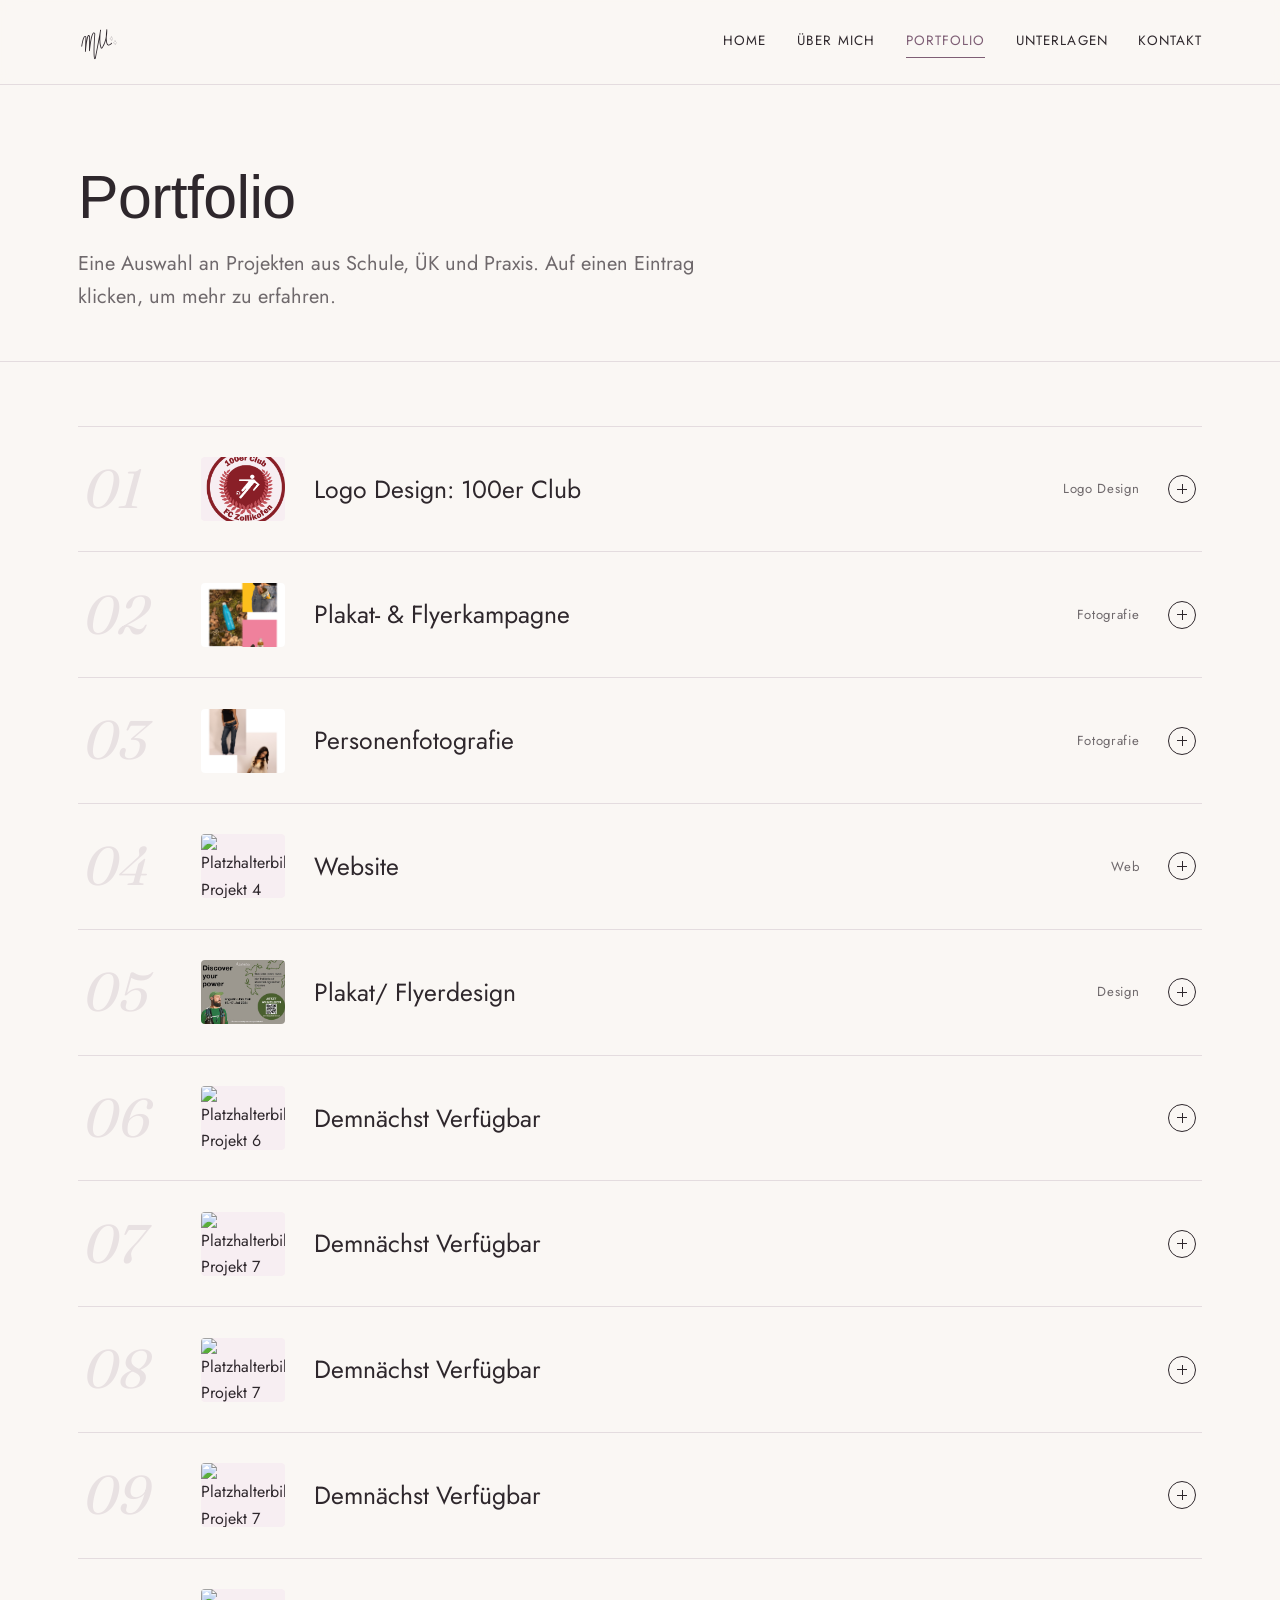
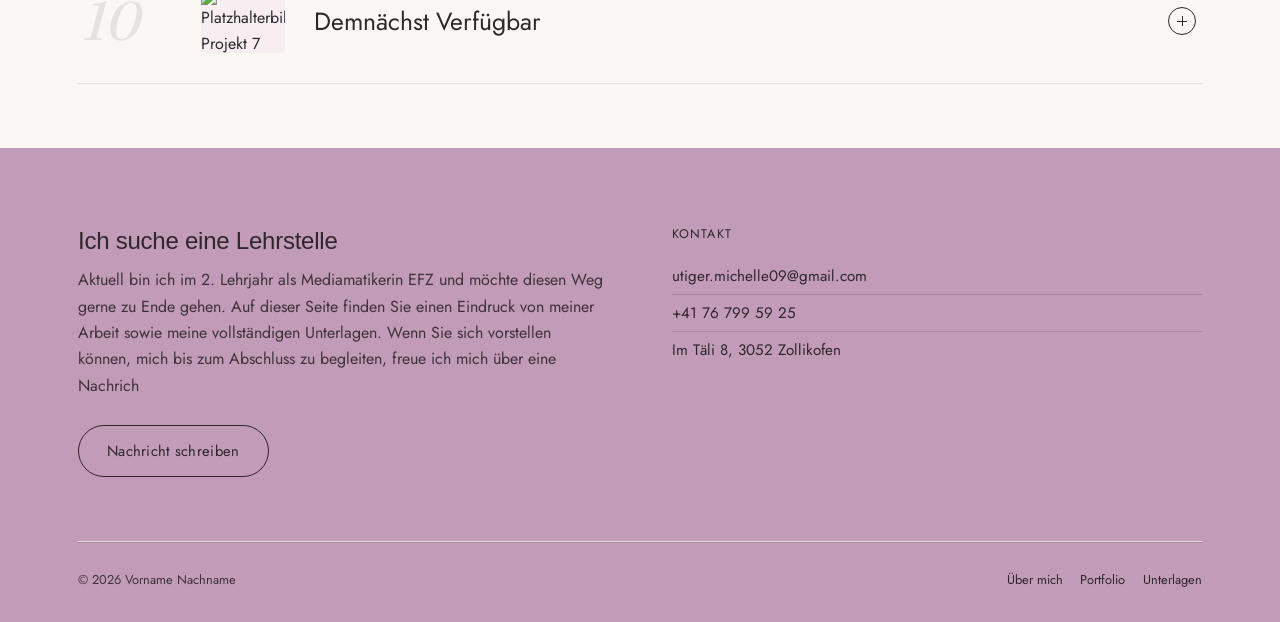
==== portfolio.html @ 3fb24787 "Meine Bewernungswebsite hochgeladen" ====
<!DOCTYPE html>
<html lang="de">
<head>
<meta charset="UTF-8">
<meta name="viewport" content="width=device-width, initial-scale=1.0">
<title>Portfolio — Vorname Nachname</title>
<meta name="description" content="Ausgewählte Projekte von Vorname Nachname aus Schule, ÜK und Praxis — Social Media, Print, Bewegtbild, Web, Fotografie und mehr.">
<link rel="icon" type="image/svg+xml" href="images/logo.svg">
<link rel="stylesheet" href="https://use.typekit.net/qap8ygl.css">
<link rel="stylesheet" href="style.css">
</head>
<body>

<header class="site-nav">
  <div class="wrap">
    <a href="index.html" class="brand" aria-label="Startseite">
      <img src="images/logo.svg" alt="Logo">
    </a>
    <nav class="nav-links" aria-label="Hauptnavigation">
      <a href="index.html">Home</a>
      <a href="ueber-mich.html">Über mich</a>
      <a href="portfolio.html" aria-current="page">Portfolio</a>
      <a href="unterlagen.html">Unterlagen</a>
      <a href="#kontakt">Kontakt</a>
    </nav>
    <button class="nav-toggle" aria-label="Menü öffnen" aria-expanded="false">
      <span></span><span></span><span></span>
    </button>
  </div>
</header>

<main>

  <section class="page-hero">
    <div class="wrap">
      <h1>Portfolio</h1>
      <p class="lead">Eine Auswahl an Projekten aus Schule, ÜK und Praxis. Auf einen Eintrag klicken, um mehr zu erfahren.</p>
    </div>
  </section>

  <section class="section--tight">
    <div class="wrap">

    

      <div class="project-list">

        <!-- Projekt 01 -->
        <div class="project-item" data-category="design">
          <button class="project-summary" aria-expanded="false" aria-controls="proj-1">
            <span class="p-num">01</span>
            <span class="p-thumb"><img src="images/portfolio/251106_100erClub_Michelle.png" alt="Platzhalterbild Projekt 1" loading="lazy"></span>
            <span class="p-title">Logo Design: 100er Club</span>
            <span class="p-meta">Logo Design</span>
            <span class="p-icon"></span>
          </button>
          <div class="project-details-wrap" id="proj-1">
            <div class="project-details-inner">
              <div class="project-details">
                <img src="images/portfolio/251106_100erClub_Michelle.png" alt="Platzhalterbild Projekt 1 – Detailansicht" loading="lazy">
                <div>
                  <dl>
                    <dt>Ausgangslage</dt>
                    <dd>Der Sponsorenclub meines lokalen Fussballclubs wollte ein neues, etwas moderneres Logo.</dd>
                    <dt>Vorgehen</dt>
                    <dd>Dies war mein erstes Projekt. Ich designte, in absprache mit dem Verantwortlichen des Clubs, einige Entwürfe. Schnell kamen wir auf einen nenner und ich setze es ganz simpel in Illustrator um</dd>
                    <dt>Ergebnis</dt>
                    <dd class="edit-me">Ein Simples Logo welches auf den </dd>
                  </dl>
                  <div class="tools">
                    <span>Illustrator</span>
                  </div>
                </div>
              </div>
            </div>
          </div>
        </div>

        <!-- Projekt 02 -->
        <div class="project-item" data-category="fotografie">
          <button class="project-summary" aria-expanded="false" aria-controls="proj-2">
            <span class="p-num">02</span>
            <span class="p-thumb"><img src="images/portfolio/fotografie/produktfoto (2).png" alt="Platzhalterbild Projekt 2" loading="lazy"></span>
            <span class="p-title">Plakat- &amp; Flyerkampagne</span>
            <span class="p-meta">Fotografie</span>
            <span class="p-icon"></span>
          </button>
          <div class="project-details-wrap" id="proj-2">
            <div class="project-details-inner">
              <div class="project-details">
                <img src="images/portfolio/fotografie/produktfoto (2).png" alt="Platzhalterbild Projekt 2 – Detailansicht" loading="lazy">
                <div>
                  <dl>
                    <dt>Ausgangslage</dt>
                    <dd>In unserer Produktfotofrafieschulung mussten wir Bilder für die Marke Outlawz machen. In unserem ÜK war die Aufgabe ein Lifestyle Produktfoto für ein Produkt unserer Wahl zu machen.</dd>
                    <dt>Vorgehen</dt>
                    <dd>In der Schulung haben meine Partnerin und ich erst einmals etwas Inspiration von Pinterest etc. geholt. Danach haben wir im Studio gearbeitet. Wir entschieden uns in der Nachbearbeitung die Hintergründe in den Ofiziellen Farben von Outlawz zu machen. Beim ÜK haben meine Partnerin und ich auch wieder Inspiration geholt. Ich habe mich dann für ein Bild im Wald entschieden. Ich fand das für die Marke sehr passend, da sie für jeden Verkauf einen Baum pflanzen. In der Nachbearbeitung habe ich dann nichts grosses mehr gemacht sondern nur etwas die Belichtung und die Farben angepasst.</dd>
                    <dt>Ergebnis</dt>
                    <dd>Konsistente Produktbilder für Outlawz. Ein passendes Lifestyle Bild für den ÜK.</dd>
                  </dl>
                  <div class="tools">
                    <span>Photoshop</span>
                  </div>
                </div>
              </div>
            </div>
          </div>
        </div>

        <!-- Projekt 03 -->
        <div class="project-item" data-category="bewegtbild">
          <button class="project-summary" aria-expanded="false" aria-controls="proj-3">
            <span class="p-num">03</span>
            <span class="p-thumb"><img src="images/portfolio/fotografie/jenny.png" alt="Platzhalterbild Projekt 3" loading="lazy"></span>
            <span class="p-title">Personenfotografie</span>
            <span class="p-meta">Fotografie</span>
            <span class="p-icon"></span>
          </button>
          <div class="project-details-wrap" id="proj-3">
            <div class="project-details-inner">
              <div class="project-details">
                <img src="images/portfolio/fotografie/jenny.png" alt="Platzhalterbild Projekt 3 – Detailansicht" loading="lazy">
                <div>
                  <dl>
                    <dt>Ausgangslage</dt>
                    <dd>Ein Freizeit Shooting mit einer Kollegin</dd>
                    <dt>Vorgehen</dt>
                    <dd>Wir haben aus unserem Betrieb Material ausgeliehen und Zuhause ein kleines Studio eingerichtet. Danach haben wir mit verschiedenen Outfits vor einem Weissen hintergrund geshootet. Im Anschluss wurden die Bilder in Photoshop und Lightroom Classic bearbeitet</dd>
                    <dt>Ergebnis</dt>
                    <dd>Simple Fotos.</dd>
                  </dl>
                  <div class="tools">
                    <span>Photoshop</span><span>Lightroom Classic</span>
                  </div>
                </div>
              </div>
            </div>
          </div>
        </div>

        <!-- Projekt 04 -->
        <div class="project-item" data-category="web">
          <button class="project-summary" aria-expanded="false" aria-controls="proj-4">
            <span class="p-num">04</span>
            <span class="p-thumb"><img src="images/portfolio/PlayboiCarti-Website/carti-websitecover.png" alt="Platzhalterbild Projekt 4" loading="lazy"></span>
            <span class="p-title">Website</span>
            <span class="p-meta">Web</span>
            <span class="p-icon"></span>
          </button>
          <div class="project-details-wrap" id="proj-4">
            <div class="project-details-inner">
              <div class="project-details">
                <img src="images/portfolio/PlayboiCarti-Website/Website-screen.png" alt="Platzhalterbild Projekt 4 – Detailansicht" loading="lazy">
                <div>
                  <dl>
                    <dt>Ausgangslage</dt>
                    <dd>Die erste Website die ich erstellt habe. Diese war ein Auftrag in der Berufsschule
                      (Die Website wurde für die Darstellung Provisorisch aus Bildern zusammengefügt)
                    </dd>
                    <dt>Vorgehen</dt>
                    <dd>Ich erstellte mit HTML/CSS eine Website über den Künstler PlayboiCarti. 
                      Der Auftrag war es eine Website über ein Beliebiges Thema zu erstellen. 
                    </dd>
                    <dt>Ergebnis</dt>
                    <dd>Eine moderne, responsive Website</dd>
                  </dl>
                  <div class="tools">
                    <span>HTML/CSS</span><span>Java Script</span>
                  </div>
                </div>
              </div>
            </div>
          </div>
        </div>

        <!-- Projekt 05 -->
        <div class="project-item" data-category="fotografie">
          <button class="project-summary" aria-expanded="false" aria-controls="proj-5">
            <span class="p-num">05</span>
            <span class="p-thumb"><img src="images/portfolio/Michelle_Utiger_Flyer.jpg" alt="Platzhalterbild Projekt 5" loading="lazy"></span>
            <span class="p-title">Plakat/ Flyerdesign</span>
            <span class="p-meta">Design</span>
            <span class="p-icon"></span>
          </button>
          <div class="project-details-wrap" id="proj-5">
            <div class="project-details-inner">
              <div class="project-details">
                <img src="images/portfolio/ük-flyerundplakat.png" alt="Platzhalterbild Projekt 5 – Detailansicht" loading="lazy">
                <div>
                  <dl>
                    <dt>Ausgangslage</dt>
                    <dd>Für den Design ÜK mussten wir ein Plakat und ein dazu passenden Flyer erstellen</dd>
                    <dt>Vorgehen</dt>
                    <dd>Als erstes habe ich den Auftrag durchgelesen und mir dann einige Gedanken gemacht. Ich entschied mich für einen eher Minimalistischen Look. Ich habe mich zuerst an das Plakat gesetzt und mit hilfe des PLakats danach den Flyer erstellt.</dd>
                    <dt>Ergebnis</dt>
                    <dd>Ein Plakat und ein Flyer mit einheitlichem Look. </dd>
                  </dl>
                  <div class="tools">
                    <span>Indesign</span><span>Illustrator</span>
                  </div>
                </div>
              </div>
            </div>
          </div>
        </div>

        <!-- Projekt 06 -->
        <div class="project-item" data-category="design">
          <button class="project-summary" aria-expanded="false" aria-controls="proj-6">
            <span class="p-num">06</span>
            <span class="p-thumb"><img src="https://placehold.co/200x160/c19bb7/2e272c?text=Bild+06&font=jost" alt="Platzhalterbild Projekt 6" loading="lazy"></span>
            <span class="p-title">Demnächst Verfügbar</span>
            <span class="p-meta"></span>
            <span class="p-icon"></span>
          </button>
          <div class="project-details-wrap" id="proj-6">
            <div class="project-details-inner">
              <div class="project-details">
                <img src="https://placehold.co/1000x700/c19bb7/2e272c?text=Projektbild+06&font=jost" alt="Platzhalterbild Projekt 6 – Detailansicht" loading="lazy">
                <div>
                  <dl>
                    <dt>Ausgangslage</dt>
                    <dd></dd>
                    <dt>Vorgehen</dt>
                    <dd></dd>
                    <dt>Ergebnis</dt>
                    <dd></dd>
                  </dl>
                  <div class="tools">
                    <span></span><span></span>
                  </div>
                </div>
              </div>
            </div>
          </div>
        </div>

        <!-- Projekt 07 -->
        <div class="project-item" data-category="marketing">
          <button class="project-summary" aria-expanded="false" aria-controls="proj-7">
            <span class="p-num">07</span>
            <span class="p-thumb"><img src="https://placehold.co/200x160/c19bb7/2e272c?text=Bild+07&font=jost" alt="Platzhalterbild Projekt 7" loading="lazy"></span>
            <span class="p-title">Demnächst Verfügbar</span>
            <span class="p-meta"></span>
            <span class="p-icon"></span>
          </button>
          <div class="project-details-wrap" id="proj-7">
            <div class="project-details-inner">
              <div class="project-details">
                <img src="https://placehold.co/1000x700/c19bb7/2e272c?text=Projektbild+07&font=jost" alt="Platzhalterbild Projekt 7 – Detailansicht" loading="lazy">
                <div>
                  <dl>
                    <dt>Ausgangslage</dt>
                    <dd></dd>
                    <dt>Vorgehen</dt>
                    <dd></dd>
                    <dt>Ergebnis</dt>
                    <dd class="edit-me"></dd>
                  </dl>
                  <div class="tools">
                    <span></span><span></span>
                  </div>
                </div>
              </div>
            </div>
          </div>
        </div>

        <!-- Projekt 08 -->
         <div class="project-item" data-category="marketing">
          <button class="project-summary" aria-expanded="false" aria-controls="proj-7">
            <span class="p-num">08</span>
            <span class="p-thumb"><img src="https://placehold.co/200x160/c19bb7/2e272c?text=Bild+07&font=jost" alt="Platzhalterbild Projekt 7" loading="lazy"></span>
            <span class="p-title">Demnächst Verfügbar</span>
            <span class="p-meta"></span>
            <span class="p-icon"></span>
          </button>
          <div class="project-details-wrap" id="proj-7">
            <div class="project-details-inner">
              <div class="project-details">
                <img src="https://placehold.co/1000x700/c19bb7/2e272c?text=Projektbild+07&font=jost" alt="Platzhalterbild Projekt 7 – Detailansicht" loading="lazy">
                <div>
                  <dl>
                    <dt>Ausgangslage</dt>
                    <dd></dd>
                    <dt>Vorgehen</dt>
                    <dd></dd>
                    <dt>Ergebnis</dt>
                    <dd class="edit-me"></dd>
                  </dl>
                  <div class="tools">
                    <span></span><span></span>
                  </div>
                </div>
              </div>
            </div>
          </div>
        </div>

        <!-- Projekt 09 -->
        <div class="project-item" data-category="marketing">
          <button class="project-summary" aria-expanded="false" aria-controls="proj-7">
            <span class="p-num">09</span>
            <span class="p-thumb"><img src="https://placehold.co/200x160/c19bb7/2e272c?text=Bild+07&font=jost" alt="Platzhalterbild Projekt 7" loading="lazy"></span>
            <span class="p-title">Demnächst Verfügbar</span>
            <span class="p-meta"></span>
            <span class="p-icon"></span>
          </button>
          <div class="project-details-wrap" id="proj-7">
            <div class="project-details-inner">
              <div class="project-details">
                <img src="https://placehold.co/1000x700/c19bb7/2e272c?text=Projektbild+07&font=jost" alt="Platzhalterbild Projekt 7 – Detailansicht" loading="lazy">
                <div>
                  <dl>
                    <dt>Ausgangslage</dt>
                    <dd></dd>
                    <dt>Vorgehen</dt>
                    <dd></dd>
                    <dt>Ergebnis</dt>
                    <dd class="edit-me"></dd>
                  </dl>
                  <div class="tools">
                    <span></span><span></span>
                  </div>
                </div>
              </div>
            </div>
          </div>
        </div>

        <!-- Projekt 10 -->
         <div class="project-item" data-category="marketing">
          <button class="project-summary" aria-expanded="false" aria-controls="proj-7">
            <span class="p-num">10</span>
            <span class="p-thumb"><img src="https://placehold.co/200x160/c19bb7/2e272c?text=Bild+07&font=jost" alt="Platzhalterbild Projekt 7" loading="lazy"></span>
            <span class="p-title">Demnächst Verfügbar</span>
            <span class="p-meta"></span>
            <span class="p-icon"></span>
          </button>
          <div class="project-details-wrap" id="proj-7">
            <div class="project-details-inner">
              <div class="project-details">
                <img src="https://placehold.co/1000x700/c19bb7/2e272c?text=Projektbild+07&font=jost" alt="Platzhalterbild Projekt 7 – Detailansicht" loading="lazy">
                <div>
                  <dl>
                    <dt>Ausgangslage</dt>
                    <dd></dd>
                    <dt>Vorgehen</dt>
                    <dd></dd>
                    <dt>Ergebnis</dt>
                    <dd class="edit-me"></dd>
                  </dl>
                  <div class="tools">
                    <span></span><span></span>
                  </div>
                </div>
              </div>
            </div>
          </div>
        </div>

      </div>
    </div>
  </section>

</main>
<footer class="site-footer" id="kontakt">
  <div class="wrap">
    <div class="footer-grid">
      <div>
        <h3>Ich suche eine Lehrstelle</h3>
        <p class="measure">Aktuell bin ich im 2. Lehrjahr als Mediamatikerin EFZ und möchte diesen Weg gerne zu Ende gehen. Auf dieser Seite finden Sie einen Eindruck von meiner Arbeit sowie meine vollständigen Unterlagen. Wenn Sie sich vorstellen können, mich bis zum Abschluss zu begleiten, freue ich mich über eine Nachrich</p>
        <a class="btn" style="margin-top:1.6rem;" href="mailto:vorname.nachname@beispiel.ch">Nachricht schreiben</a>
      </div>
      <div class="footer-col">
        <h4>Kontakt</h4>
        <a href="mailto:utiger.michelle09@gmail.com">utiger.michelle09@gmail.com</a>
        <a href="tel:+41790000000">+41 76 799 59 25</a>
        <a href="#">Im Täli 8, 3052 Zollikofen</a>
      </div>
     
    </div>
    <hr class="rule">
    <div class="footer-bottom">
      <span>© 2026 Vorname Nachname</span>
      <div class="footer-links">
        <a href="ueber-mich.html">Über mich</a>
        <a href="portfolio.html">Portfolio</a>
        <a href="unterlagen.html">Unterlagen</a>
      </div>
    </div>
  </div>
</footer>

<script src="script.js"></script>
</body>
</html>
---- style.css ----
/* ============================================================
   Bewerbungsportfolio — Stylesheet
   Typefaces: Altesse (Headlines, via Typekit) + Fraunces Italic
   (Zahlen/Akzente) + Jost (Sans/UI)
   Primär: Rosé (#c19bb7) — Sekundär: Anthrazit (#2e272c)

   Wiederkehrendes Gestaltungsmittel: grosse, blass italic gesetzte
   Fraunces-Ziffern als redaktionelle „Geister-Marke" hinter Inhalten
   (Timeline-Jahre, Portfolio-Nummern, Dokumenten-Index) — ein Motiv,
   das sich durch die ganze Seite zieht statt Einzeldekoration.
   ============================================================ */

@import url('https://fonts.googleapis.com/css2?family=Fraunces:ital,opsz,wght@0,9..144,300;0,9..144,400;0,9..144,500;0,9..144,600;1,9..144,400;1,9..144,500&family=Jost:wght@300;400;500;600&display=swap');

/* ---------- Reset ---------- */
*, *::before, *::after { box-sizing: border-box; }
html, body, h1, h2, h3, h4, p, figure, blockquote, dl, dd, ul, ol { margin: 0; }
ul, ol { padding: 0; list-style: none; }
img, svg { display: block; max-width: 100%; }
a { color: inherit; text-decoration: none; }
button { font: inherit; color: inherit; background: none; border: 0; cursor: pointer; }
input, textarea { font: inherit; color: inherit; }


/* ---------- Design tokens ---------- */
:root{
  --blush:      #c19bb7;   /* PRIMÄR — Rosé, dominant: Hero, Footer, CTAs */
  --blush-tint: #f2e9ee;   /* helle Tönung für Hover/Karten */
  --blush-deep: #7e5e75;   /* dunkleres Rosé für Text auf hellem Grund (AA) */
  --ink:        #2e272c;   /* SEKUNDÄR — Anthrazit: Fliesstext, Buttons */
  --ink-muted:  #3f333a;   /* gedämpfter Text auf Rosé-Flächen (AA) */
  --cream:      #faf7f4;   /* Basis-Hintergrund */
  --paper:      #f7eef2;   /* zartes Rosé für alternierende Abschnitte */
  --stone:      #6f696c;   /* gedämpfter Text auf Creme/Paper (AA) */
  --line:       #e4dcdf;   /* Haarlinie auf hellem Grund */
  --blush-line: rgba(46,39,44,.18); /* Trennlinie auf Rosé-Flächen */
  --ghost:      rgba(126,94,117,.14); /* Geister-Ziffern / redaktionelle Hintergrundmarke */

  --font-serif: 'Fraunces', ui-serif, Georgia, serif;
  --font-sans:  'Jost', ui-sans-serif, system-ui, sans-serif;

  --fs-hero:  clamp(3.2rem, 10vw, 8rem);
  --fs-h1:    clamp(2.3rem, 5.4vw, 3.8rem);
  --fs-h2:    clamp(1.7rem, 3.4vw, 2.4rem);
  --fs-h3:    clamp(1.15rem, 1.6vw, 1.4rem);
  --fs-lead:  clamp(1.05rem, 1.6vw, 1.25rem);

  --measure: 62ch;
  --wrap: 1220px;

  --ease: cubic-bezier(.22,.61,.36,1);

  /* Über-mich-Hero: wie hoch das Band ist, wie weit oben das Bild ansetzt,
     und welcher Anteil des Bilds (Tasche + Snacks) darin sichtbar sein soll —
     der Rest fällt kontrolliert bis zur nächsten Sektion herab. */
  --about-hero-h:   clamp(260px, 34vw, 340px);
  --about-hero-top: clamp(1.25rem, 3vw, 2rem);
  --about-hero-crop: 0.615;
}

/* ---------- Base ---------- */
html { scroll-behavior: smooth; }
@media (prefers-reduced-motion: reduce){
  html { scroll-behavior: auto; }
  *, *::before, *::after { animation-duration: .001ms !important; animation-iteration-count: 1 !important; transition-duration: .001ms !important; }
}

body{
  background: var(--cream);
  color: var(--ink);
  font-family: var(--font-sans);
  font-weight: 400;
  font-size: 16px;
  line-height: 1.65;
  -webkit-font-smoothing: antialiased;
}

h1,h2,h3,h4{
  font-family: "altesse-std-24pt", sans-serif;
  font-weight: 400;
  font-style: normal;
  line-height: 1.08;
  letter-spacing: -0.01em;
  color: var(--ink);
}

p{ color: var(--ink); }
p + p{ margin-top: 1em; }

.measure{ max-width: var(--measure); }

a:focus-visible, button:focus-visible{
  outline: 2px solid var(--blush-deep);
  outline-offset: 3px;
  border-radius: 2px;
}

/* ---------- Layout ---------- */
.wrap{
  max-width: var(--wrap);
  margin-inline: auto;
  padding-inline: clamp(1.25rem, 4vw, 3rem);
}


.section{ padding-block: clamp(3.5rem, 8vw, 6.5rem); }
.section--tight{ padding-block: clamp(2.5rem, 5vw, 4rem); }
.section--alt{ background: var(--paper); }

.section-head{ margin-bottom: clamp(2rem, 5vw, 3.25rem); }
.section-head h2{ font-size: var(--fs-h2); }
.section-head .lead{
  margin-top: .9rem;
  color: var(--stone);
  font-size: var(--fs-lead);
  max-width: 46ch;
}

hr.rule{ border: none; border-top: 1px solid var(--line); margin: 0; }

/* ---------- Buttons ---------- */
.btn{
  display: inline-flex;
  align-items: center;
  gap: .6em;
  padding: .9em 1.9em;
  border: 1px solid var(--ink);
  border-radius: 999px;
  font-size: .92rem;
  letter-spacing: .02em;
  transition: background-color .3s var(--ease), color .3s var(--ease), border-color .3s var(--ease);
}
.btn:hover{ background: var(--ink); color: var(--cream); }

.btn-primary{
  display: inline-flex;
  align-items: center;
  gap: .6em;
  padding: .9em 1.9em;
  border: 1px solid var(--blush);
  border-radius: 999px;
  background: var(--blush);
  color: var(--ink);
  font-size: .92rem;
  letter-spacing: .02em;
  transition: background-color .3s var(--ease), color .3s var(--ease), border-color .3s var(--ease);
}
.btn-primary:hover{ background: var(--ink); border-color: var(--ink); color: var(--cream); }

/* ---------- Navigation ---------- */
.site-nav{
  position: sticky;
  top: 0;
  z-index: 50;
  background: rgba(250,247,244,.92);
  backdrop-filter: blur(8px);
  border-bottom: 1px solid var(--line);
}
.site-nav .wrap{
  display: flex;
  align-items: center;
  justify-content: space-between;
  height: 84px;
}
.brand{ display: flex; align-items: center; }
.brand img{ height: 40px; width: auto; }

.nav-links{ display: flex; align-items: center; gap: clamp(1.2rem, 2.4vw, 2.4rem); }
.nav-links a{
  font-size: .84rem;
  letter-spacing: .08em;
  text-transform: uppercase;
  padding-block: .3rem;
  border-bottom: 1px solid transparent;
  transition: border-color .25s var(--ease), color .25s var(--ease);
}
.nav-links a:hover,
.nav-links a[aria-current="page"]{
  border-color: var(--blush-deep);
  color: var(--blush-deep);
}

.nav-toggle{ display: none; flex-direction: column; gap: 5px; padding: .5rem; }
.nav-toggle span{ width: 22px; height: 1px; background: var(--ink); transition: transform .3s var(--ease), opacity .3s var(--ease); }
.nav-open .nav-toggle span:nth-child(1){ transform: translateY(6px) rotate(45deg); }
.nav-open .nav-toggle span:nth-child(2){ opacity: 0; }
.nav-open .nav-toggle span:nth-child(3){ transform: translateY(-6px) rotate(-45deg); }

@media (max-width: 900px){
  .site-nav{ backdrop-filter: none; background: var(--cream); }
  .nav-toggle{ display: flex; }
  .nav-links{
    position: fixed;
    inset: 84px 0 0 0;
    z-index: 55;
    background: var(--blush);
    flex-direction: column;
    justify-content: flex-start;
    align-items: flex-start;
    padding: 2.5rem clamp(1.25rem, 6vw, 3rem);
    gap: 1.6rem;
    transform: translateX(100%);
    transition: transform .4s var(--ease);
    box-shadow: -12px 0 30px rgba(46,39,44,.18);
  }
  .nav-links a{ font-size: 1.1rem; color: var(--ink); }
  .nav-links a:hover,
  .nav-links a[aria-current="page"]{ border-color: var(--ink); color: var(--ink-muted); }
  .nav-open .nav-links{ transform: translateX(0); }
}

/* ---------- Footer (Primärfarbe Rosé) ---------- */
.site-footer{
  background: var(--blush);
  color: var(--ink);
  padding-block: clamp(3rem, 7vw, 5rem) 2rem;
}
.footer-grid{
  display: grid;
  grid-template-columns:  1fr 1fr;
  gap: clamp(2rem, 5vw, 4rem);
  padding-bottom: clamp(2.5rem, 6vw, 4rem);
}
.footer-grid h3{ font-size: 1.5rem; margin-bottom: .8rem; color: var(--ink); }
.footer-grid p{ color: var(--ink-muted); }
.footer-col h4{
  font-family: var(--font-sans);
  font-size: .78rem;
  letter-spacing: .09em;
  text-transform: uppercase;
  color: var(--ink);
  margin-bottom: 1rem;
}
.footer-col a{
  display: block;
  color: var(--ink);
  padding-block: .35rem;
  border-bottom: 1px solid var(--blush-line);
  font-size: .95rem;
  transition: padding-left .25s var(--ease), text-decoration-color .25s var(--ease);
}
.footer-col a:hover{ padding-left: .3rem; text-decoration: underline; }
.footer-col a:last-child{ border-bottom: none; }

.footer-bottom{
  display: flex;
  justify-content: space-between;
  align-items: center;
  flex-wrap: wrap;
  gap: 1rem;
  padding-top: 1.6rem;
  border-top: 1px solid var(--blush-line);
  font-size: .8rem;
  color: var(--ink-muted);
}
.footer-bottom .footer-links{ display: flex; gap: 1.1rem; }
.footer-bottom .footer-links a{ color: var(--ink); }
.footer-bottom .footer-links a:hover{ text-decoration: underline; }

@media (max-width: 860px){
  .footer-grid{ grid-template-columns: 1fr 1fr; row-gap: 2.5rem; }
  .footer-grid > div:first-child{ grid-column: 1 / -1; }
}
@media (max-width: 560px){
  .footer-grid{ grid-template-columns: 1fr; }
  .footer-bottom{ flex-direction: column; align-items: flex-start; }
}

/* ============================================================
   INDEX / STARTSEITE
   ============================================================ */
.hero-cover{
  position: relative;
  background: var(--blush);
  padding-block: clamp(1.75rem, 4vw, 3rem);
}
.hero-cover .wrap{
  position: relative;
  display: grid;
  grid-template-columns: .9fr 1.1fr;
  align-items: end;
  min-height: min(88vh, 860px);
  gap: 2rem;
}
.hero-copy{
  position: relative;
  z-index: 3;
  padding-bottom: clamp(1.5rem, 4vw, 2.5rem);
  margin-right: clamp(-5rem, -9vw, -1.5rem);
}
.hero-title{
  font-size: clamp(4.5rem, 15vw, 12rem);
  font-weight: 500;
  font-style: italic;
  line-height: .88;
  color: var(--ink);
  opacity: 0;
  animation: rise .8s var(--ease) .15s forwards;
}

.hero-underline{
  width: clamp(220px, 34vw, 420px);
  height: auto;
  margin-top: .4em;
  color: var(--ink);
  overflow: visible;
}
.hero-underline path{
  stroke-dasharray: 620;
  stroke-dashoffset: 620;
  animation: draw 1.1s var(--ease) .75s forwards;
}
@keyframes draw{ to{ stroke-dashoffset: 0; } }
@media (prefers-reduced-motion: reduce){
  .hero-underline path{ stroke-dashoffset: 0; animation: none; }
}

.hero-figure{
  position: relative;
  z-index: 2;
  align-self: end;

  display: flex;
  justify-content: center;
  opacity: 0;
  animation: fade .9s var(--ease) .25s forwards;
}
.hero-figure img{ height: 100%; width: auto; object-fit: contain; object-position: bottom; }

@keyframes rise{ from{ opacity: 0; transform: translateY(16px); } to{ opacity: 1; transform: translateY(0); } }
@keyframes fade{ from{ opacity: 0; } to{ opacity: 1; } }

@media (max-width: 900px){
  .hero-cover .wrap{ grid-template-columns: 1fr; min-height: auto; }
  .hero-figure{ order: -1; height: 56vh; margin-inline: auto; }
  .hero-copy{ padding-bottom: 1.5rem; text-align: center; margin-right: 0; }
  .hero-title{ font-size: clamp(3.4rem, 16vw, 6rem); }
}

/* Showcase — die drei Teile der Website, untereinander */
.showcase-grid{
  display: flex;
  flex-direction: column;
  gap: clamp(1.5rem, 3vw, 2rem);
}
.showcase-card{
  display: grid;
  grid-template-columns: minmax(240px, 380px) 1fr;
  align-items: center;
  gap: clamp(1.75rem, 4vw, 3.25rem);
  background: var(--paper);
  border: 1px solid var(--line);
  border-radius: 20px;
  padding: clamp(1.5rem, 3vw, 2.25rem);
}
.showcase-card.showcase-card--text{ grid-template-columns: 1fr; }
.showcase-content{ display: flex; flex-direction: column; }
.showcase-mark{
  display: inline-flex;
  align-items: center;
  justify-content: center;
  width: 2.6rem;
  height: 2.6rem;
  border: 1px solid var(--blush-deep);
  border-radius: 50%;
  font-family: var(--font-serif);
  font-style: italic;
  font-size: 1.15rem;
  color: var(--blush-deep);
  margin-bottom: 1.2rem;
}
.showcase-card h3{ font-size: clamp(1.5rem, 2.4vw, 2rem); margin-bottom: .6rem; }
.showcase-lead{ color: var(--stone); font-size: .98rem; margin-bottom: 1.6rem; max-width: 46ch; }
.showcase-media{
  border-radius: 14px;
  overflow: hidden;
  background: var(--blush-tint);
  aspect-ratio: 4 / 3;
}
.showcase-media img{ width: 100%; height: 100%; object-fit: cover; }
.showcase-content .btn-primary,
.showcase-content .btn{ align-self: flex-start; }

.showcase-card:nth-of-type(2):not(.showcase-card--text) .showcase-media{ order: 2; }
.showcase-card:nth-of-type(2):not(.showcase-card--text) .showcase-content{ order: 1; }

@media (max-width: 700px){
  .showcase-card{ grid-template-columns: 1fr; }
  .showcase-card:nth-of-type(2):not(.showcase-card--text) .showcase-media,
  .showcase-card:nth-of-type(2):not(.showcase-card--text) .showcase-content{ order: initial; }
  .showcase-media{ aspect-ratio: 16 / 10; }
}

/* Karussell (Portfolio-Vorschau) */
.carousel{
  position: relative;
  border-radius: 14px;
  overflow: hidden;
  background: var(--blush-tint);
  aspect-ratio: 4 / 3;
}
.carousel-track{ display: flex; height: 100%; transition: transform .6s var(--ease); }
.carousel-slide{ flex: 0 0 100%; height: 100%; }
.carousel-slide img{ width: 100%; height: 100%; object-fit: cover; }
.carousel-dots{
  position: absolute;
  bottom: .8rem;
  left: 0; right: 0;
  display: flex;
  justify-content: center;
  gap: .45rem;
}
.carousel-dots button{
  width: 6px; height: 6px;
  border-radius: 50%;
  background: rgba(255,255,255,.55);
  padding: 0;
  transition: background-color .25s var(--ease), transform .25s var(--ease);
}
.carousel-dots button.is-active{ background: #fff; transform: scale(1.3); }

.carousel-arrow{
  position: absolute;
  top: 50%;
  transform: translateY(-50%);
  z-index: 2;
  width: 34px;
  height: 34px;
  border-radius: 50%;
  border: none;
  background: rgba(46,39,44,.45);
  color: #fff;
  font-size: 1.3rem;
  line-height: 1;
  display: flex;
  align-items: center;
  justify-content: center;
  cursor: pointer;
  transition: background-color .25s var(--ease), transform .25s var(--ease);
}
.carousel-arrow:hover{ background: rgba(46,39,44,.75); }
.carousel-arrow:active{ transform: translateY(-50%) scale(.92); }
.carousel-arrow--prev{ left: .6rem; }
.carousel-arrow--next{ right: .6rem; }

/* ============================================================
   SUBPAGE HERO (Portfolio / Unterlagen)
   ============================================================ */
.page-hero{
  padding-block: clamp(3rem, 7vw, 5rem) clamp(2rem, 5vw, 3rem);
  border-bottom: 1px solid var(--line);
}
.page-hero h1{ font-size: var(--fs-h1); }
.page-hero .lead{
  margin-top: 1rem;
  max-width: 56ch;
  color: var(--stone);
  font-size: var(--fs-lead);
}

/* ============================================================
   ÜBER MICH
   ============================================================ */
.about-hero-simple{
  position: relative;
  z-index: 2;
  background: var(--blush);
  height: var(--about-hero-h);
  overflow: visible;
}
.about-hero-simple .wrap{
  position: relative;
  height: 100%;
}
.about-hero-simple img{
  position: absolute;
  left: 50%;
  top: var(--about-hero-top);
  transform: translateX(-50%);
  /* Höhe so berechnet, dass immer derselbe Bildausschnitt (Tasche + Snacks)
     innerhalb des Bands liegt — unabhängig von der Bildschirmgrösse. */
  height: calc((var(--about-hero-h) - var(--about-hero-top)) / var(--about-hero-crop));
  max-width: 88vw;
  width: auto;
  object-fit: contain;
  z-index: 5;
}
/* Die Sektion direkt danach bekommt genug zusätzlichen Abstand oben,
   damit der herabfallende Teil des Bilds über der Sektion endet und
   nie über der Überschrift oder dem Fliesstext liegt. */
.about-hero-simple + .section{
  position: relative;
  z-index: 1;
  padding-top: calc(
    clamp(3.5rem, 8vw, 6.5rem) +
    ((var(--about-hero-h) - var(--about-hero-top)) / var(--about-hero-crop)) -
    var(--about-hero-h) +
    28px
  );
}

@media (max-width: 700px){
  .about-hero-simple{ --about-hero-h: clamp(190px, 46vw, 240px); --about-hero-top: .9rem; }
}

/* Bento — viele kleine Teile */
.bento{
  display: grid;
  grid-template-columns: repeat(3, 1fr);
  gap: clamp(1.1rem, 2.5vw, 1.5rem);
}
.bento-card{
  background: var(--paper);
  border: 1px solid var(--line);
  border-radius: 16px;
  padding: clamp(1.5rem, 2.5vw, 2rem);
}
.bento-card h3{ font-size: 1.2rem; margin-bottom: .7rem; }
.bento-card p{ color: var(--stone); font-size: .95rem; }
.bento-card.span-2{ grid-column: span 2; }
.bento-card .tag-list{ margin-top: .2rem; }

.bento-card.bento-image{
  padding: 0;
  overflow: hidden;
  position: relative;
  aspect-ratio: 1 / 1;
  transform: rotate(0deg);
  transition: transform .4s var(--ease);
}
.bento-card.bento-image img{ width: 100%; height: 100%; object-fit: cover; display: block; }

/* Leichte, wechselnde Neigung — wirkt wie angepinnte Polaroids statt starrem Raster */
.bento > .bento-card.bento-image:nth-child(2){ transform: rotate(-2.2deg); }
.bento > .bento-card.bento-image:nth-child(3){ transform: rotate(1.8deg); }
.bento > .bento-card.bento-image:nth-child(5){ transform: rotate(-1.6deg); }
.bento > .bento-card.bento-image:nth-child(7){ transform: rotate(1.4deg); }
.bento > .bento-card.bento-image:nth-child(8){ transform: rotate(-1.9deg); }
.bento > .bento-card.bento-image:hover{ transform: rotate(0deg) scale(1.015); z-index: 2; }

.bento-card.bento-image::before{
  content: "";
  position: absolute;
  top: .6rem; left: 50%;
  translate: -50% 0;
  width: 10px; height: 10px;
  border-radius: 50%;
  background: var(--cream);
  box-shadow: 0 1px 3px rgba(46,39,44,.35), inset 0 0 0 2px var(--blush-deep);
  z-index: 3;
}

@media (prefers-reduced-motion: reduce){
  .bento-card.bento-image{ transform: none !important; }
}
.bento-card.bento-image .bento-caption{
  position: absolute;
  left: 0; right: 0; bottom: 0;
  padding: .6rem .9rem .7rem;
  background: linear-gradient(to top, rgba(46,39,44,.78), rgba(46,39,44,0));
  color: #fdfaf9;
  font-size: .82rem;
  letter-spacing: .03em;
}

.mini-stats{ display: flex; flex-direction: column; gap: .7rem; }
.mini-stats li{ font-size: .95rem; color: var(--stone); }
.mini-stats strong{
  font-family: var(--font-serif);
  font-style: italic;
  color: var(--blush-deep);
  font-size: 1.2rem;
  margin-right: .4rem;
}

@media (max-width: 860px){
  .bento{ grid-template-columns: repeat(2, 1fr); }
  .bento-card.span-2{ grid-column: span 2; }
}
@media (max-width: 560px){
  .bento{ grid-template-columns: 1fr; }
  .bento-card.span-2{ grid-column: span 1; }
}

/* Skill tags (Hobbys / Sprachen) */
.tag-list{ display: flex; flex-wrap: wrap; gap: .6rem; }
.tag-list li{
  border: 1px solid var(--line);
  border-radius: 999px;
  padding: .55em 1.1em;
  font-size: .88rem;
  color: var(--ink);
  transition: border-color .25s var(--ease), background-color .25s var(--ease);
}
.tag-list li:hover{ border-color: var(--blush-deep); background: var(--blush-tint); }

/* Hobbys: untereinander statt als kleine Kacheln, ohne Hover-Effekt */
.tag-list.tag-list--stacked{ flex-direction: column; align-items: flex-start; gap: .5rem; }
.tag-list.tag-list--stacked li{ width: 100%; }
.tag-list.tag-list--stacked li:hover{ border-color: var(--line); background: none; }

/* Werdegang (Zeitleiste) — vertikale Schiene mit Punkt-Markern statt schlichter Reihen */
.timeline{
  --tl-rail: 140px;
  position: relative;
  border-top: 1px solid var(--line);
  margin-top: 1rem;
}
.timeline::before{
  content: "";
  position: absolute;
  top: 0; bottom: 0;
  left: var(--tl-rail);
  width: 1px;
  background: var(--line);
}
.timeline-item{
  position: relative;
  display: grid;
  grid-template-columns: var(--tl-rail) 1fr;
  gap: clamp(1rem, 3vw, 2.5rem);
  padding-block: clamp(1.4rem, 3vw, 2rem);
  border-bottom: 1px solid var(--line);
}
.timeline-item::before{
  content: "";
  position: absolute;
  left: calc(var(--tl-rail) - 5px);
  top: clamp(1.6rem, 3.2vw, 2.2rem);
  width: 11px; height: 11px;
  border-radius: 50%;
  background: var(--cream);
  border: 2px solid var(--blush-deep);
  z-index: 1;
}
.timeline-item.is-current::before{ background: var(--blush-deep); }
.timeline-item .when{
  font-family: var(--font-serif);
  font-style: italic;
  color: var(--blush-deep);
  font-size: 1.05rem;
}
.timeline-item h3{ font-size: 1.15rem; margin-bottom: .35rem; }
.timeline-item p{ color: var(--stone); font-size: .95rem; max-width: 54ch; }
.timeline-item.is-current h3::after{
  content: "aktuell";
  display: inline-block;
  margin-left: .7em;
  font-family: var(--font-sans);
  font-size: .68rem;
  letter-spacing: .07em;
  text-transform: uppercase;
  color: var(--blush-deep);
  border: 1px solid var(--blush-deep);
  border-radius: 999px;
  padding: .25em .7em;
  vertical-align: middle;
}

@media (max-width: 560px){
  .timeline::before{ display: none; }
  .timeline-item::before{ display: none; }
  .timeline-item{ grid-template-columns: 1fr; gap: .4rem; }
  .timeline-item .when{ font-size: .95rem; }
}

/* Skills — animierte Balken */
.skill-bars{ display: flex; flex-direction: column; gap: clamp(1.3rem, 3vw, 1.8rem); }
.skill-bar-head{
  display: flex;
  justify-content: space-between;
  align-items: baseline;
  margin-bottom: .55rem;
  font-size: .98rem;
}
.skill-bar-head span:first-child{ color: var(--ink); }
.skill-percent{
  font-family: var(--font-serif);
  font-style: italic;
  color: var(--blush-deep);
}
.skill-bar-track{
  height: 10px;
  background: var(--line);
  border-radius: 999px;
  overflow: hidden;
}
.skill-bar-fill{
  height: 100%;
  width: 0%;
  background: var(--blush);
  border-radius: 999px;
  transition: width 1.2s var(--ease);
}

/* ============================================================
   PORTFOLIO
   ============================================================ */
.filter-bar{
  display: flex;
  flex-wrap: wrap;
  gap: .6rem;
  margin-bottom: clamp(1.75rem, 4vw, 2.5rem);
}
.filter-chip{
  padding: .55em 1.2em;
  border: 1px solid var(--line);
  border-radius: 999px;
  font-size: .85rem;
  letter-spacing: .02em;
  color: var(--stone);
  transition: border-color .25s var(--ease), background-color .25s var(--ease), color .25s var(--ease);
}
.filter-chip:hover{ border-color: var(--blush-deep); color: var(--blush-deep); }
.filter-chip.is-active{ background: var(--ink); border-color: var(--ink); color: var(--cream); }

.project-item[hidden]{ display: none; }

.project-list{ border-top: 1px solid var(--line); }
.project-item{ border-bottom: 1px solid var(--line); }

.project-summary{
  width: 100%;
  display: grid;
  grid-template-columns: 88px 84px 1fr auto 28px;
  align-items: center;
  gap: clamp(.9rem, 2.5vw, 1.8rem);
  padding-block: clamp(1.3rem, 3vw, 1.9rem);
  text-align: left;
}
.project-summary .p-num{
  font-family: var(--font-serif);
  font-style: italic;
  color: var(--ghost);
  font-size: clamp(2.4rem, 5vw, 3.4rem);
  line-height: 1;
  transition: color .35s var(--ease);
}
.project-item.is-open .p-num,
.project-summary:hover .p-num{ color: var(--blush-deep); }
.project-summary .p-thumb{ width: 84px; height: 64px; overflow: hidden; border-radius: 4px; background: var(--paper); }
.project-summary .p-thumb img{ width: 100%; height: 100%; object-fit: cover; }
.project-summary .p-title{ font-size: clamp(1.15rem, 2.4vw, 1.55rem); }
.project-summary .p-meta{ font-size: .82rem; letter-spacing: .05em; color: var(--stone); white-space: nowrap; }
.project-summary .p-icon{
  width: 28px; height: 28px;
  border-radius: 50%;
  border: 1px solid var(--ink);
  display: flex; align-items: center; justify-content: center;
  position: relative;
  transition: background-color .3s var(--ease), transform .4s var(--ease);
}
.project-summary .p-icon::before,
.project-summary .p-icon::after{ content: ""; position: absolute; background: var(--ink); transition: background-color .3s var(--ease); }
.project-summary .p-icon::before{ width: 10px; height: 1px; }
.project-summary .p-icon::after{ width: 1px; height: 10px; }
.project-item.is-open .p-icon{ background: var(--ink); transform: rotate(135deg); }
.project-item.is-open .p-icon::before,
.project-item.is-open .p-icon::after{ background: var(--cream); }
.project-summary:hover .p-title{ color: var(--blush-deep); }

.project-details-wrap{ display: grid; grid-template-rows: 0fr; transition: grid-template-rows .5s var(--ease); }
.project-details-inner{ overflow: hidden; }
.project-item.is-open .project-details-wrap{ grid-template-rows: 1fr; }

.project-details{
  display: grid;
  grid-template-columns: 1.1fr 1fr;
  gap: clamp(1.5rem, 4vw, 3rem);
  padding-bottom: clamp(1.8rem, 4vw, 2.8rem);
  padding-left: calc(88px + clamp(.9rem, 2.5vw, 1.8rem));
}
.project-details img{ width: 100%; border-radius: 6px; }
.project-details dl{ display: grid; grid-template-columns: 108px 1fr; gap: .7rem 1rem; margin-bottom: 1.2rem; }
.project-details dt{ font-size: .78rem; letter-spacing: .06em; text-transform: uppercase; color: var(--blush-deep); padding-top: .15rem; }
.project-details dd{ color: var(--stone); font-size: .95rem; }
.project-details .tools{ display: flex; flex-wrap: wrap; gap: .5rem; margin-top: .3rem; }
.project-details .tools span{ font-size: .78rem; border: 1px solid var(--line); border-radius: 999px; padding: .3em .8em; color: var(--stone); }

@media (max-width: 780px){
  .project-summary{ grid-template-columns: 34px 1fr 24px; row-gap: .6rem; }
  .project-summary .p-thumb{ display: none; }
  .project-summary .p-meta{ grid-column: 2; order: 3; }
  .project-details{ grid-template-columns: 1fr; padding-left: clamp(1rem, 4vw, 1.8rem); }
}

/* ============================================================
   UNTERLAGEN
   ============================================================ */
.doc-group{ counter-increment: doc-group; margin-bottom: clamp(2.5rem, 5vw, 4rem); }
.section--tight .wrap{ counter-reset: doc-group; }
.doc-group h2{
  display: flex;
  align-items: baseline;
  gap: .7rem;
  font-size: 1.05rem;
  font-family: var(--font-sans);
  font-weight: 500;
  letter-spacing: .04em;
  color: var(--ink);
  padding-bottom: .9rem;
  border-bottom: 1px solid var(--ink);
  margin-bottom: .3rem;
}
.doc-group h2::before{
  content: counter(doc-group, decimal-leading-zero);
  font-family: var(--font-serif);
  font-style: italic;
  font-weight: 400;
  font-size: 1.3rem;
  color: var(--blush-deep);
}
.doc-list{ border-top: 1px solid transparent; }
.doc-item{
  display: grid;
  grid-template-columns: 44px 1fr auto;
  align-items: center;
  gap: 1.2rem;
  padding-block: 1.4rem;
  border-bottom: 1px solid var(--line);
}
.doc-icon{
  width: 40px; height: 40px;
  border: 1px solid var(--line);
  border-radius: 8px;
  display: flex; align-items: center; justify-content: center;
  color: var(--blush-deep);
  flex-shrink: 0;
}
.doc-icon svg{ width: 17px; height: 17px; }
.doc-info h3{ font-family: var(--font-sans); font-weight: 500; font-size: 1.02rem; }
.doc-info p{ font-size: .85rem; color: var(--stone); margin-top: .2rem; }
.doc-action{
  font-size: .8rem;
  letter-spacing: .06em;
  text-transform: uppercase;
  white-space: nowrap;
  padding: .65em 1.2em;
  border: 1px solid var(--ink);
  border-radius: 999px;
  transition: background-color .3s var(--ease), color .3s var(--ease);
}
.doc-action:hover{ background: var(--ink); color: var(--cream); }

@media (max-width: 620px){
  .doc-item{ grid-template-columns: 36px 1fr; }
  .doc-action{ grid-column: 1 / -1; justify-self: start; margin-top: .4rem; }
}

.doc-note{
  margin-top: 2.5rem;
  padding: 1.4rem 1.6rem;
  background: var(--blush-tint);
  border-radius: 8px;
  font-size: .9rem;
  color: var(--ink);
}
.doc-note strong{ color: var(--blush-deep); }

.edit-me{ font-style: italic; color: var(--blush-deep); }

/* ---------- Small helpers ---------- */
.sr-only{
  position: absolute; width: 1px; height: 1px;
  padding: 0; margin: -1px; overflow: hidden;
  clip: rect(0,0,0,0); white-space: nowrap; border: 0;
}
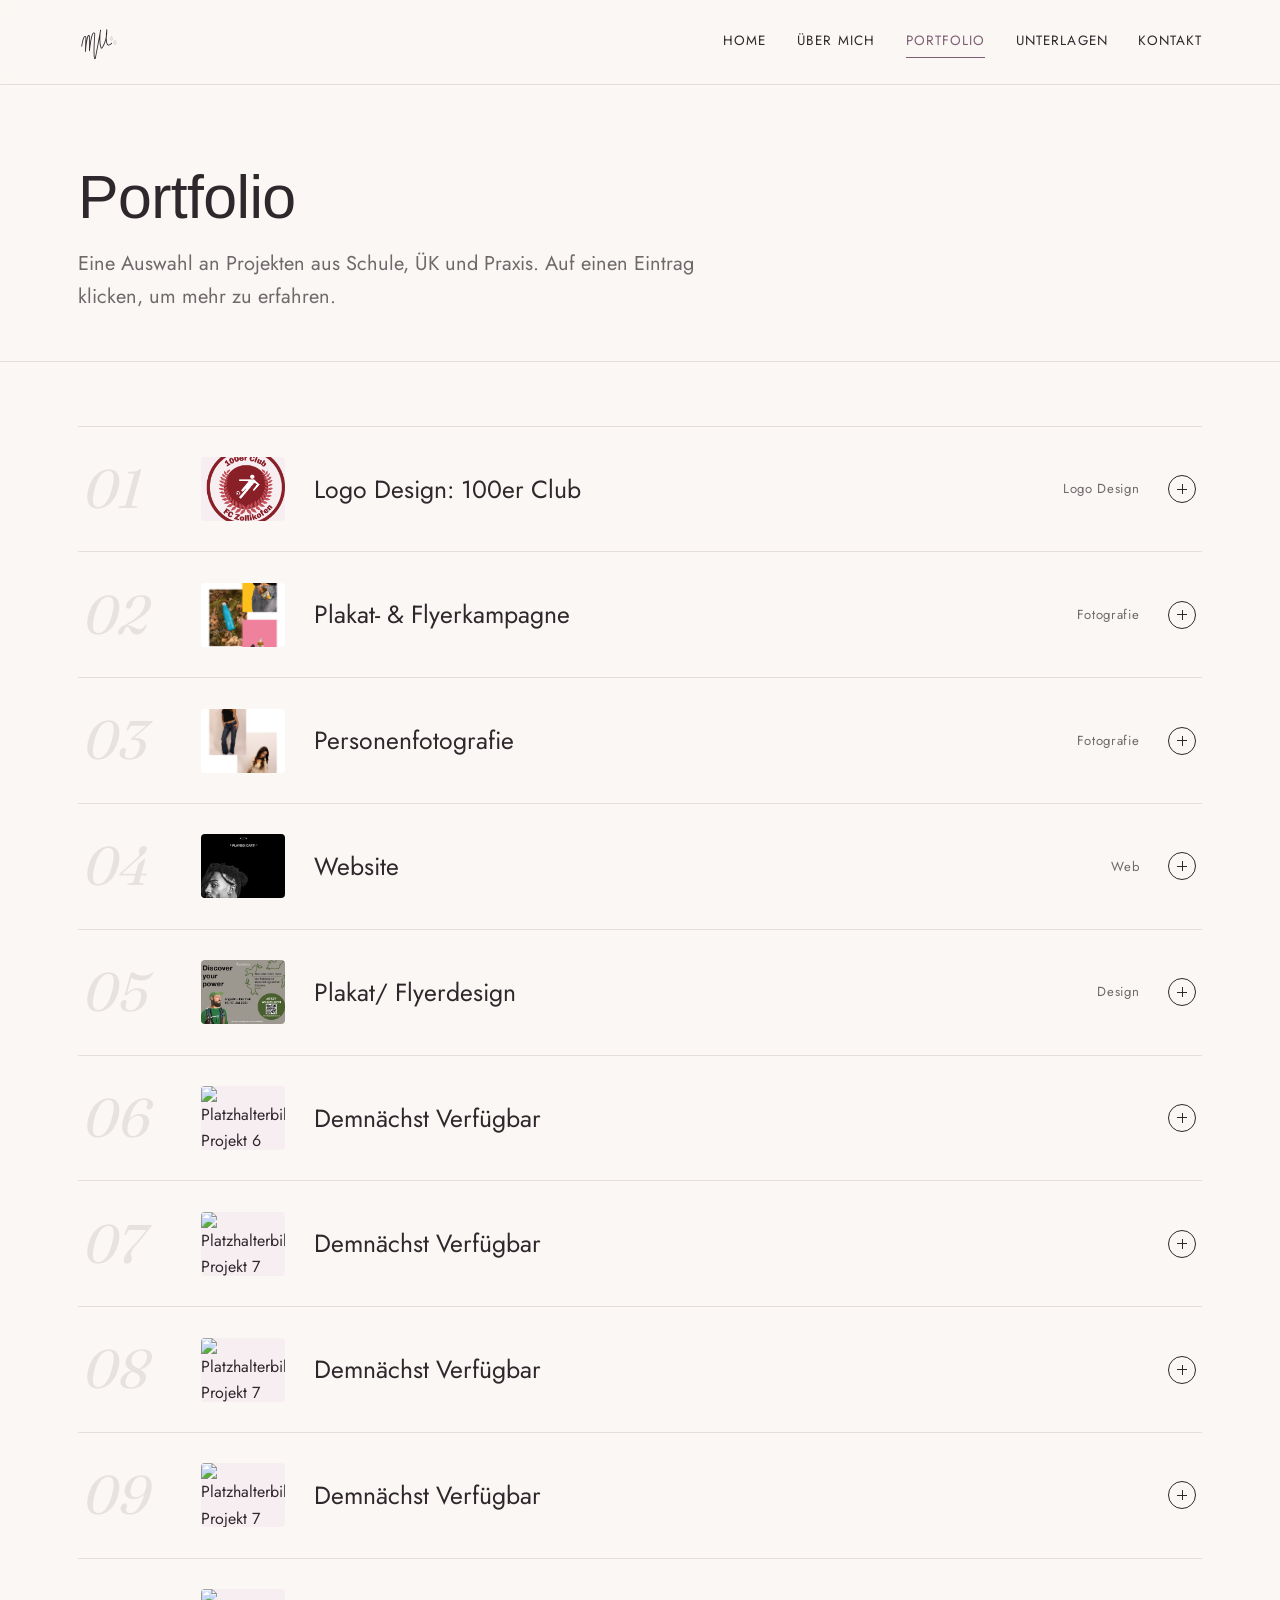
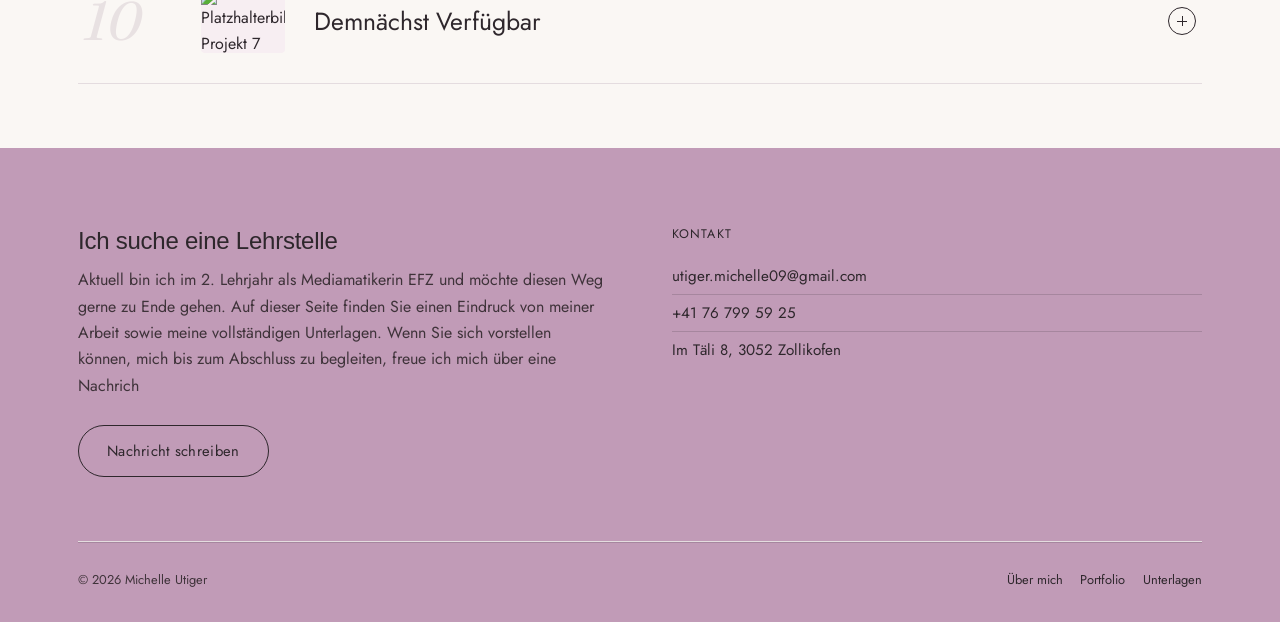
==== commit cd67316d: "änderungen der WEbsite" ====
--- a/portfolio.html
+++ b/portfolio.html
@@ -142,7 +142,7 @@
         <div class="project-item" data-category="web">
           <button class="project-summary" aria-expanded="false" aria-controls="proj-4">
             <span class="p-num">04</span>
-            <span class="p-thumb"><img src="images/portfolio/PlayboiCarti-Website/carti-websitecover.png" alt="Platzhalterbild Projekt 4" loading="lazy"></span>
+            <span class="p-thumb"><img src="images/portfolio/carti-websitecover.png" alt="Platzhalterbild Projekt 4" loading="lazy"></span>
             <span class="p-title">Website</span>
             <span class="p-meta">Web</span>
             <span class="p-icon"></span>
@@ -150,7 +150,7 @@
           <div class="project-details-wrap" id="proj-4">
             <div class="project-details-inner">
               <div class="project-details">
-                <img src="images/portfolio/PlayboiCarti-Website/Website-screen.png" alt="Platzhalterbild Projekt 4 – Detailansicht" loading="lazy">
+                <img src="images/portfolio/Website-screen.png" alt="Platzhalterbild Projekt 4 – Detailansicht" loading="lazy">
                 <div>
                   <dl>
                     <dt>Ausgangslage</dt>
@@ -382,7 +382,7 @@
     </div>
     <hr class="rule">
     <div class="footer-bottom">
-      <span>© 2026 Vorname Nachname</span>
+      <span>© 2026 Michelle Utiger</span>
       <div class="footer-links">
         <a href="ueber-mich.html">Über mich</a>
         <a href="portfolio.html">Portfolio</a>
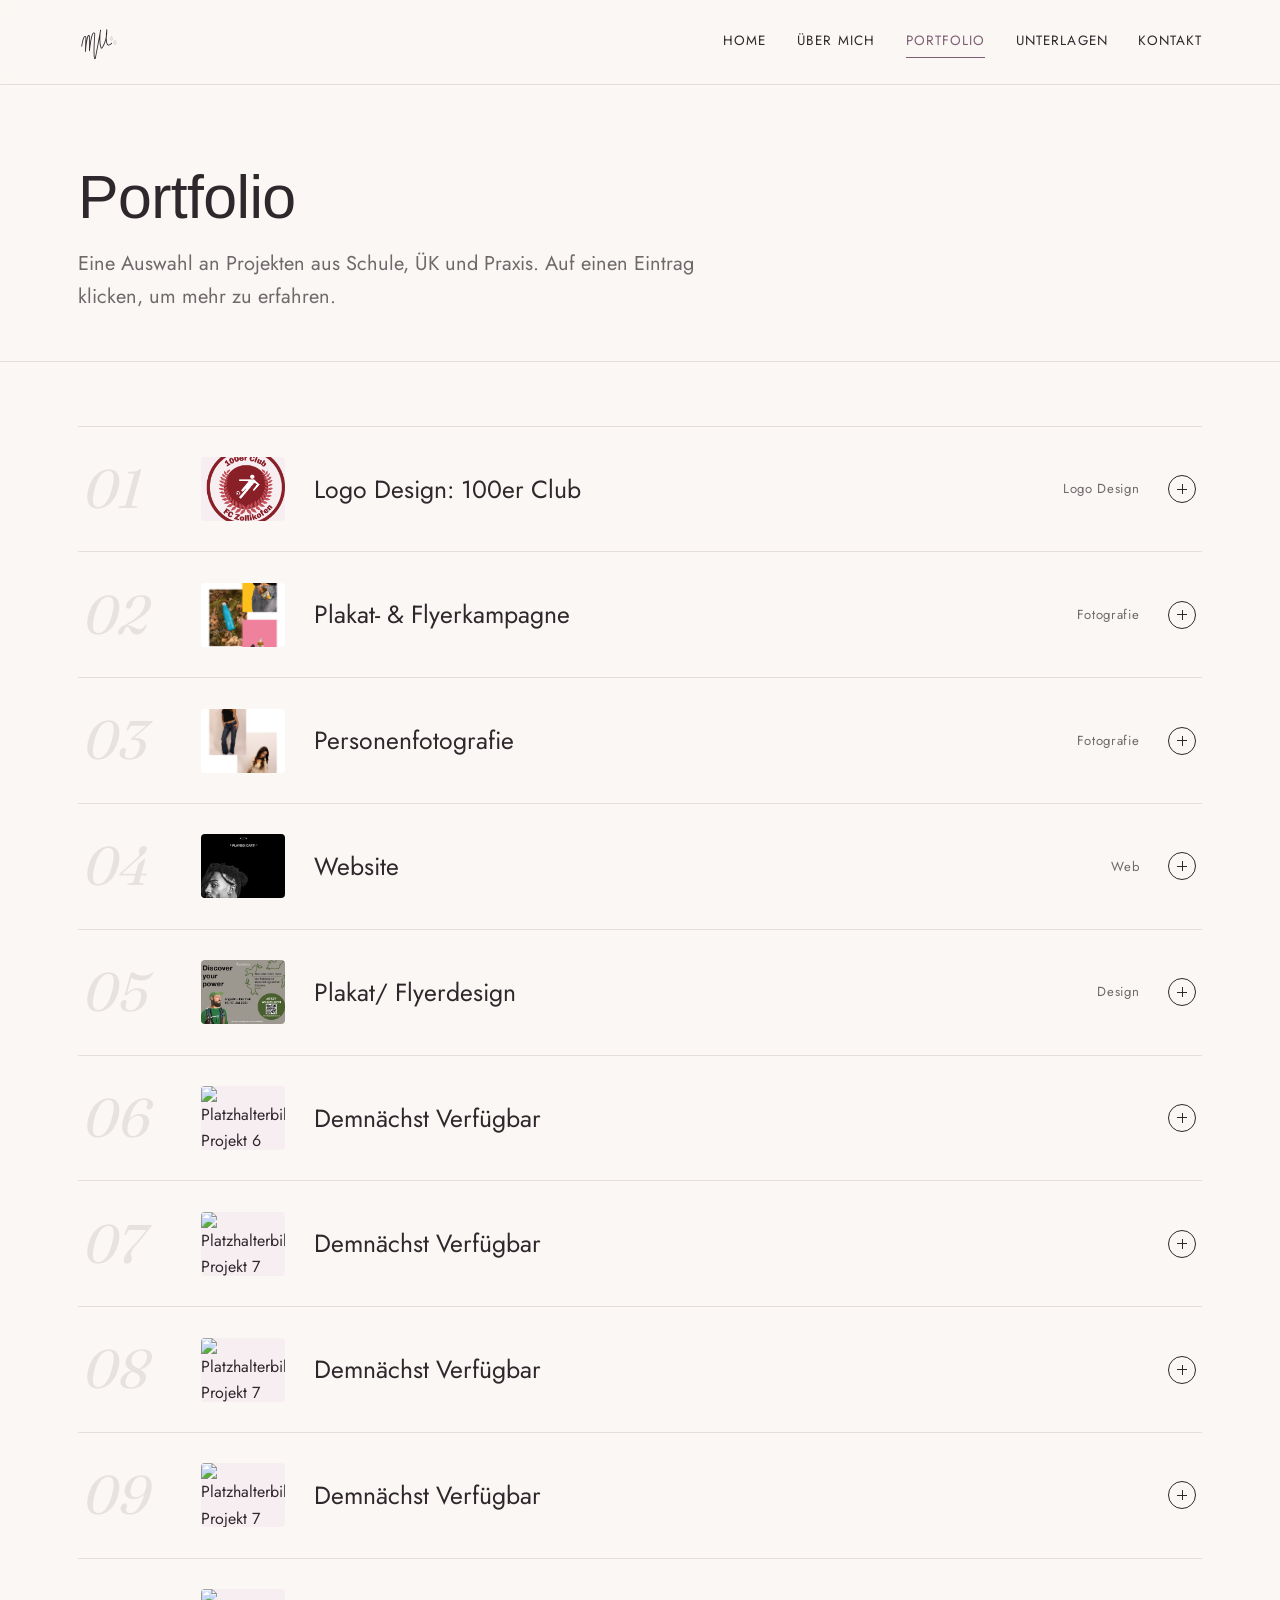
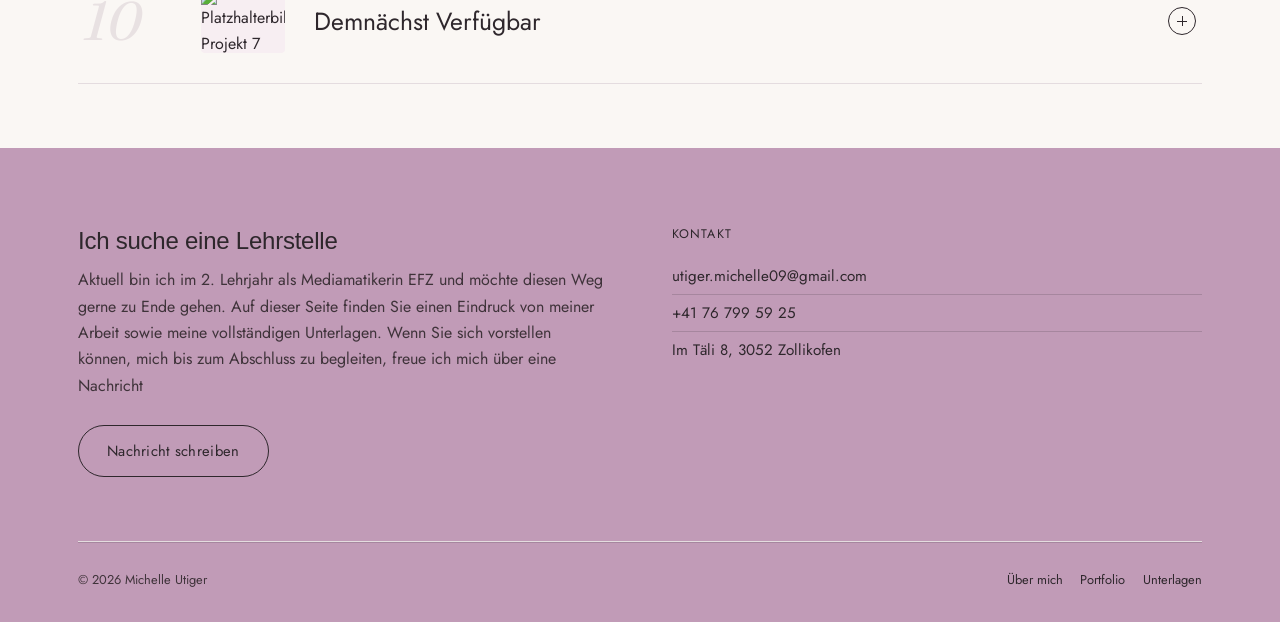
==== commit a963628d: "Add files via upload" ====
--- a/portfolio.html
+++ b/portfolio.html
@@ -3,7 +3,7 @@
 <head>
 <meta charset="UTF-8">
 <meta name="viewport" content="width=device-width, initial-scale=1.0">
-<title>Portfolio — Vorname Nachname</title>
+<title>Portfolio — Michelle Utiger</title>
 <meta name="description" content="Ausgewählte Projekte von Vorname Nachname aus Schule, ÜK und Praxis — Social Media, Print, Bewegtbild, Web, Fotografie und mehr.">
 <link rel="icon" type="image/svg+xml" href="images/logo.svg">
 <link rel="stylesheet" href="https://use.typekit.net/qap8ygl.css">
@@ -369,16 +369,16 @@
     <div class="footer-grid">
       <div>
         <h3>Ich suche eine Lehrstelle</h3>
-        <p class="measure">Aktuell bin ich im 2. Lehrjahr als Mediamatikerin EFZ und möchte diesen Weg gerne zu Ende gehen. Auf dieser Seite finden Sie einen Eindruck von meiner Arbeit sowie meine vollständigen Unterlagen. Wenn Sie sich vorstellen können, mich bis zum Abschluss zu begleiten, freue ich mich über eine Nachrich</p>
+        <p class="measure">Aktuell bin ich im 2. Lehrjahr als Mediamatikerin EFZ und möchte diesen Weg gerne zu Ende gehen. Auf dieser Seite finden Sie einen Eindruck von meiner Arbeit sowie meine vollständigen Unterlagen. Wenn Sie sich vorstellen können, mich bis zum Abschluss zu begleiten, freue ich mich über eine Nachricht</p>
         <a class="btn" style="margin-top:1.6rem;" href="mailto:vorname.nachname@beispiel.ch">Nachricht schreiben</a>
       </div>
       <div class="footer-col">
         <h4>Kontakt</h4>
         <a href="mailto:utiger.michelle09@gmail.com">utiger.michelle09@gmail.com</a>
-        <a href="tel:+41790000000">+41 76 799 59 25</a>
+        <a href="tel:+41767995925">+41 76 799 59 25</a>
         <a href="#">Im Täli 8, 3052 Zollikofen</a>
       </div>
-     
+      
     </div>
     <hr class="rule">
     <div class="footer-bottom">
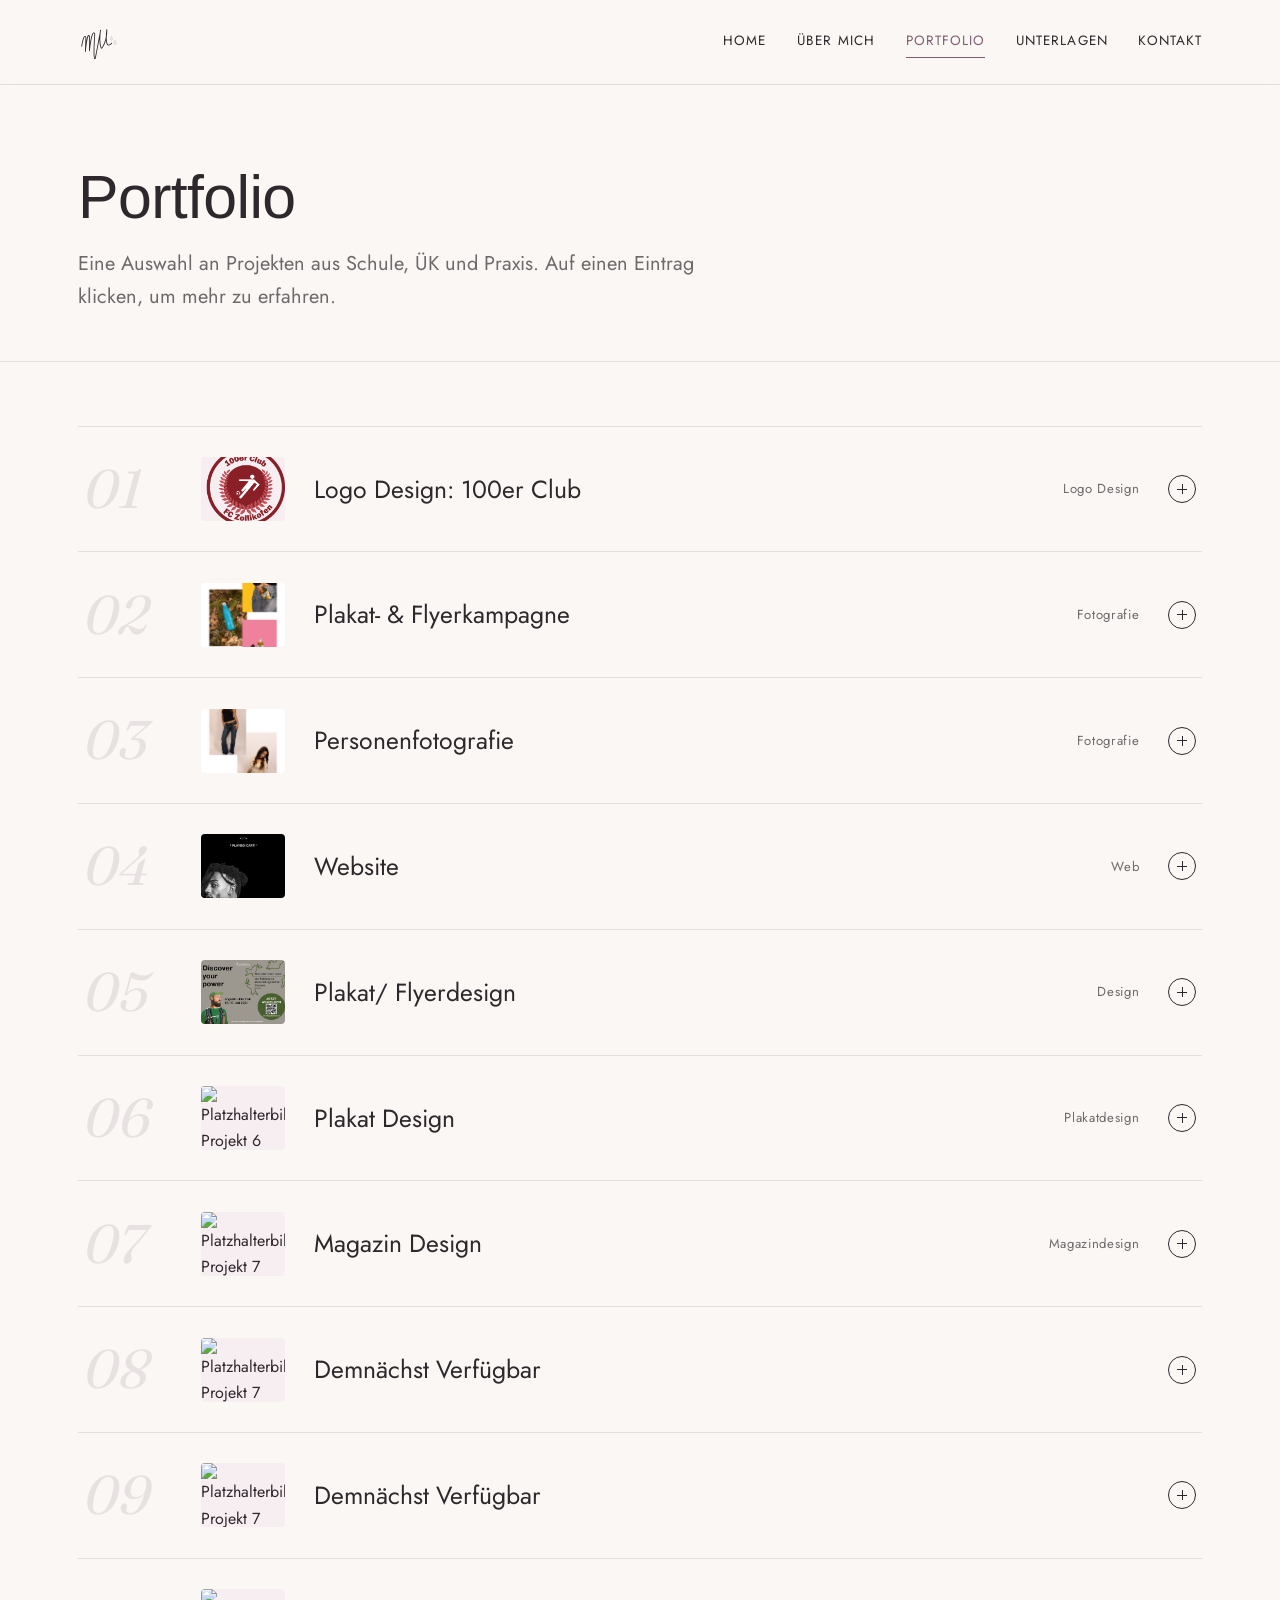
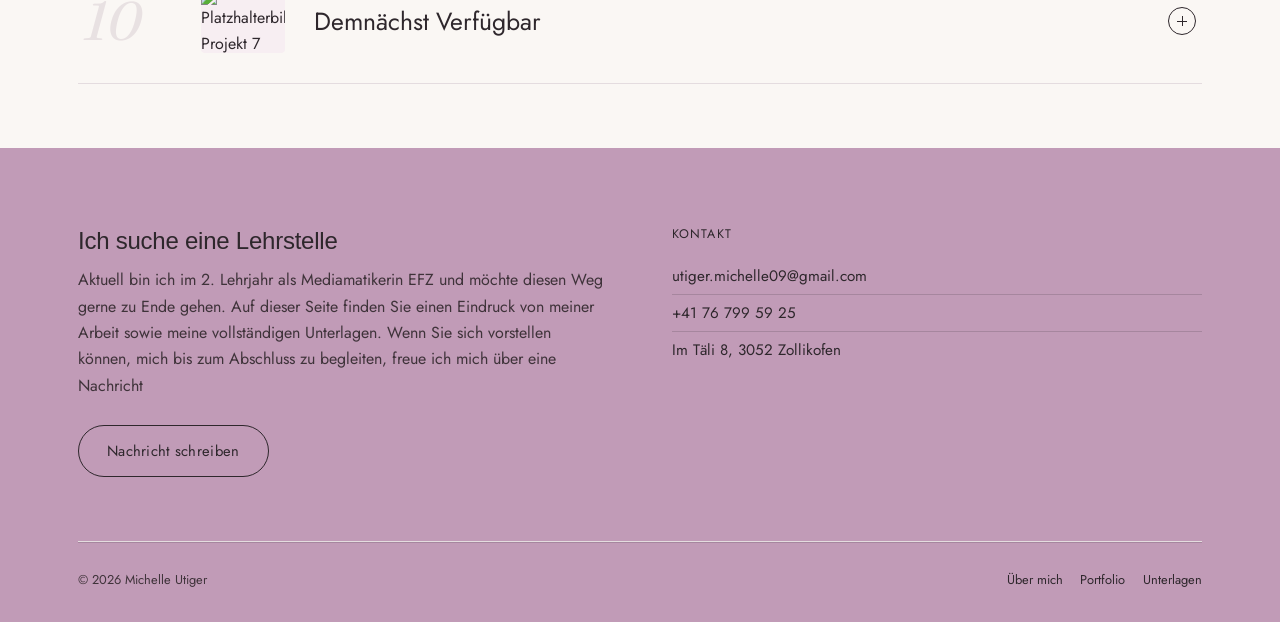
==== commit 367b28f7: "Add files via upload" ====
--- a/portfolio.html
+++ b/portfolio.html
@@ -65,7 +65,7 @@
                     <dt>Vorgehen</dt>
                     <dd>Dies war mein erstes Projekt. Ich designte, in absprache mit dem Verantwortlichen des Clubs, einige Entwürfe. Schnell kamen wir auf einen nenner und ich setze es ganz simpel in Illustrator um</dd>
                     <dt>Ergebnis</dt>
-                    <dd class="edit-me">Ein Simples Logo welches auf den </dd>
+                    <dd class="edit-me">Ein Simples Logo welches auf den Unterlagen des Sponsorenclubs zu sehen ist</dd>
                   </dl>
                   <div class="tools">
                     <span>Illustrator</span>
@@ -208,26 +208,26 @@
         <div class="project-item" data-category="design">
           <button class="project-summary" aria-expanded="false" aria-controls="proj-6">
             <span class="p-num">06</span>
-            <span class="p-thumb"><img src="https://placehold.co/200x160/c19bb7/2e272c?text=Bild+06&font=jost" alt="Platzhalterbild Projekt 6" loading="lazy"></span>
-            <span class="p-title">Demnächst Verfügbar</span>
-            <span class="p-meta"></span>
+            <span class="p-thumb"><img src="images/portfolio/Poster-mockup_Utiger_Michelle.jpg" alt="Platzhalterbild Projekt 6" loading="lazy"></span>
+            <span class="p-title">Plakat Design</span>
+            <span class="p-meta">Plakatdesign</span>
             <span class="p-icon"></span>
           </button>
           <div class="project-details-wrap" id="proj-6">
             <div class="project-details-inner">
               <div class="project-details">
-                <img src="https://placehold.co/1000x700/c19bb7/2e272c?text=Projektbild+06&font=jost" alt="Platzhalterbild Projekt 6 – Detailansicht" loading="lazy">
-                <div>
-                  <dl>
-                    <dt>Ausgangslage</dt>
-                    <dd></dd>
-                    <dt>Vorgehen</dt>
-                    <dd></dd>
-                    <dt>Ergebnis</dt>
-                    <dd></dd>
-                  </dl>
-                  <div class="tools">
-                    <span></span><span></span>
+                <img src="images/portfolio/Poster-mockup_Utiger_Michelle.jpg" alt="Platzhalterbild Projekt 6 – Detailansicht" loading="lazy">
+                <div>
+                  <dl>
+                    <dt>Ausgangslage</dt>
+                    <dd>In der Schule bekamen wir die Chance ein Plakat für einen echten Kunden zu gestaleten. Die Aufgabe war es ein Plakat für das Konzert ,Cellobass' zu gestalten. </dd>
+                    <dt>Vorgehen</dt>
+                    <dd>Nachdem ich mir das Briefing durchgelesen habe, habe ich etwas Skizziert. Nach einigen Skizzen habe ich mich schlussendlich für ein Hybrid Instrument entschieden, welches zur hälfte ein Cello und zur anderen hälfte ein Kontrabass ist. Als ich mit dem erstellen des Objektes zufrieden war, kümmerte ich mich um den Hintergrund. Dieser wurde ein vergrösserter Schatten des Instrumentes. Zum Schluss habe ich noch den Text eingefügt und angepasst.</dd>
+                    <dt>Ergebnis</dt>
+                    <dd>Ein Plakat für das Konzert</dd>
+                  </dl>
+                  <div class="tools">
+                    <span>Illustrator</span><span>InDesign</span>
                   </div>
                 </div>
               </div>
@@ -239,26 +239,26 @@
         <div class="project-item" data-category="marketing">
           <button class="project-summary" aria-expanded="false" aria-controls="proj-7">
             <span class="p-num">07</span>
-            <span class="p-thumb"><img src="https://placehold.co/200x160/c19bb7/2e272c?text=Bild+07&font=jost" alt="Platzhalterbild Projekt 7" loading="lazy"></span>
-            <span class="p-title">Demnächst Verfügbar</span>
-            <span class="p-meta"></span>
+            <span class="p-thumb"><img src="images/portfolio/Opened_Brochure_Mockup.png" alt="Platzhalterbild Projekt 7" loading="lazy"></span>
+            <span class="p-title">Magazin Design</span>
+            <span class="p-meta">Magazindesign</span>
             <span class="p-icon"></span>
           </button>
           <div class="project-details-wrap" id="proj-7">
             <div class="project-details-inner">
               <div class="project-details">
-                <img src="https://placehold.co/1000x700/c19bb7/2e272c?text=Projektbild+07&font=jost" alt="Platzhalterbild Projekt 7 – Detailansicht" loading="lazy">
-                <div>
-                  <dl>
-                    <dt>Ausgangslage</dt>
-                    <dd></dd>
-                    <dt>Vorgehen</dt>
-                    <dd></dd>
-                    <dt>Ergebnis</dt>
-                    <dd class="edit-me"></dd>
-                  </dl>
-                  <div class="tools">
-                    <span></span><span></span>
+                <img src="images/portfolio/Opened_Brochure_Mockup.png" alt="Platzhalterbild Projekt 7 – Detailansicht" loading="lazy">
+                <div>
+                  <dl>
+                    <dt>Ausgangslage</dt>
+                    <dd>Als kleines Projekt mussten wir ein kleines Magazin gestalten</dd>
+                    <dt>Vorgehen</dt>
+                    <dd>Ich suchte mir als erstes ein Thema aus, da das Thema frei zu wählen war. Danach fing ich an mit der Auswahl der Farben, der Schrift und einfach dem Allgemeinen Thema des Magazines. Am Abend hatte ich ein Volleyballspiel bei dem ich dann Fotos machte. Am nächsten Tag setzte ich mich sofort an die gestaltung. </dd>
+                    <dt>Ergebnis</dt>
+                    <dd>Ein kleines Magazin über einen Teil meines Lebens.</dd>
+                  </dl>
+                  <div class="tools">
+                    <span>InDesign</span><span>Photoshop</span>
                   </div>
                 </div>
               </div>
